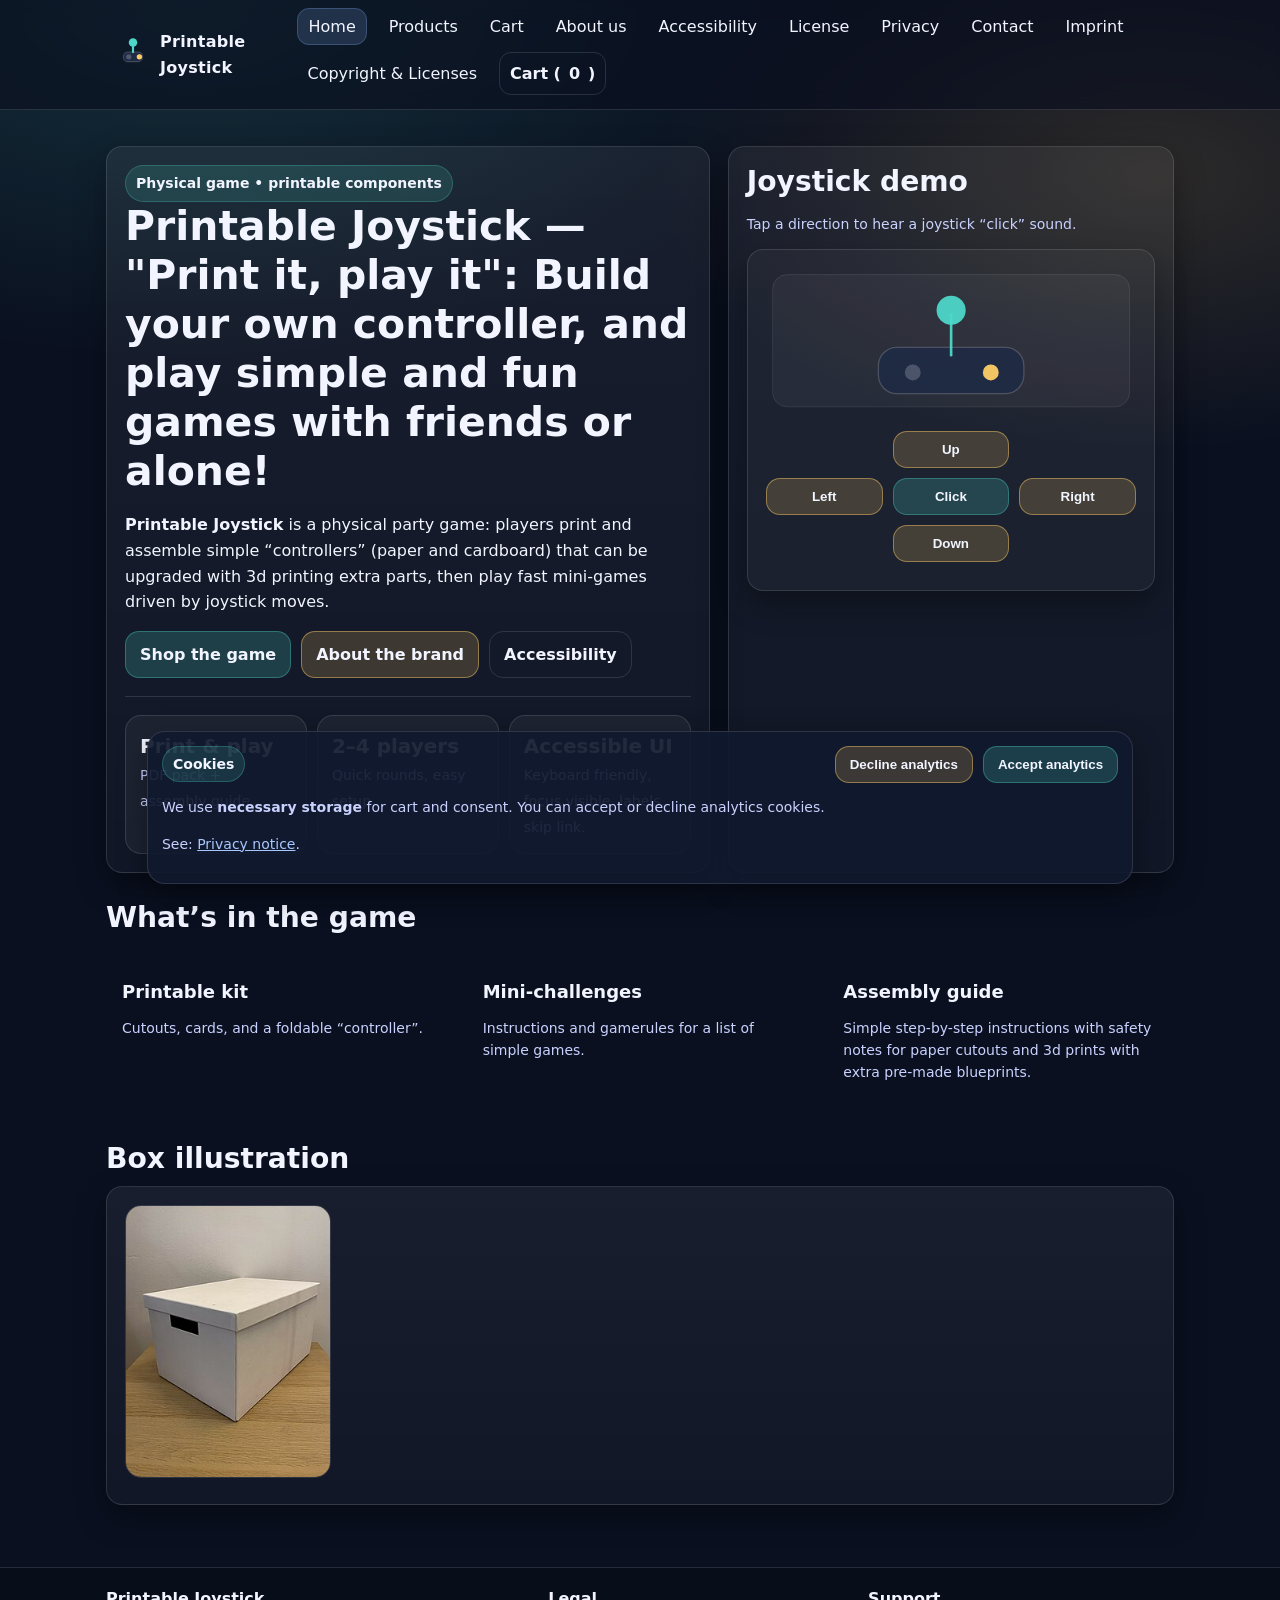
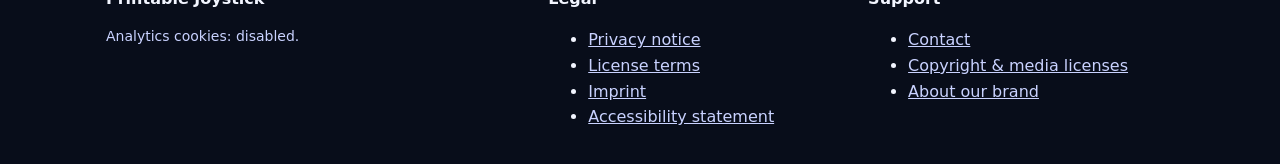
==== index.html @ 1a07fa9c "init" ====
<!doctype html>
<html lang="en">
<head>
  <meta charset="utf-8"/>
  <meta name="viewport" content="width=device-width, initial-scale=1"/>
  <meta name="description" content="Printable Joystick."/>
  <title>Home | Printable Joystick</title>
  <link rel="icon" href="assets/shape_mark.svg" type="image/svg+xml">
  <link rel="stylesheet" href="css/main.css"/>
</head>
<body>
  <a class="skip-link" href="#main">Skip to main content</a>

  <header>
    <nav class="nav" aria-label="Primary">
      <a class="brand" href="index.html">
        <span aria-hidden="true"><svg xmlns="http://www.w3.org/2000/svg" viewBox="0 0 64 64" role="img" aria-label="Printable Joystick logo">
  <rect x="14" y="34" width="36" height="18" rx="8" fill="#1f2a44" />
  <rect x="14" y="34" width="36" height="18" rx="8" fill="none" stroke="rgba(255,255,255,.18)" stroke-width="2"/>
  <rect x="30" y="18" width="4" height="18" rx="2" fill="#4dd7c8"/>
  <circle cx="32" cy="16" r="8" fill="#4dd7c8"/>
  <circle cx="44" cy="43" r="5" fill="#ffcc66"/>
  <circle cx="24" cy="43" r="5" fill="rgba(255,255,255,.22)"/>
</svg></span>
        <span>Printable Joystick</span>
      </a>
      <ul>
        <li><a href="index.html" aria-current="page">Home</a></li>
        <li><a href="products.html">Products</a></li>
        <li><a href="cart.html">Cart</a></li>
        <li><a href="about.html">About us</a></li>
        <li><a href="accessibility.html">Accessibility</a></li>
        <li><a href="license.html">License</a></li>
        <li><a href="privacy.html">Privacy</a></li>
        <li><a href="contact.html">Contact</a></li>
        <li><a href="imprint.html">Imprint</a></li>
        <li><a href="copyright.html">Copyright & Licenses</a></li>
        <li><a class="btn ghost" href="cart.html" aria-label="Open cart">Cart (<span id="cartCount">0</span>)</a></li>
      </ul>
    </nav>
  </header>

  <main id="main" class="container">
    <div id="liveRegion" class="visually-hidden" aria-live="polite"></div>
    
<section class="hero">
  <div class="card padded">
    <span class="badge">Physical game • printable components</span>
    <h1>Printable Joystick — "Print it, play it": Build your own controller, and play simple and fun games with friends or alone!</h1>
    <p>
      <strong>Printable Joystick</strong> is a physical party game: players print and assemble simple “controllers”
      (paper and cardboard) that can be upgraded with 3d printing extra parts, then play fast mini-games driven by joystick moves.
    </p>
    <div style="display:flex; gap:10px; flex-wrap:wrap; margin-top:12px">
      <a class="btn" href="products.html">Shop the game</a>
      <a class="btn secondary" href="about.html">About the brand</a>
      <a class="btn ghost" href="accessibility.html">Accessibility</a>
    </div>
    <hr/>
    <div class="kpi" role="list">
      <div class="k" role="listitem"><strong>Print & play</strong><span class="small">PDF pack + assembly guide.</span></div>
      <div class="k" role="listitem"><strong>2–4 players</strong><span class="small">Quick rounds, easy setup.</span></div>
      <div class="k" role="listitem"><strong>Accessible UI</strong><span class="small">Keyboard friendly, focus visible, labels, skip link.</span></div>
    </div>
  </div>

  <aside class="card padded" aria-label="Joystick demo">
    <h2 style="margin-top:0">Joystick demo</h2>
    <p class="small">Tap a direction to hear a joystick “click” sound.</p>

    <div class="card padded" style="background:rgba(255,255,255,.03)">
      <svg xmlns="http://www.w3.org/2000/svg" viewBox="0 0 560 220" role="img" aria-label="Animated joystick illustration">
        <rect x="10" y="10" width="540" height="200" rx="22" fill="rgba(255,255,255,.04)" stroke="rgba(255,255,255,.14)"/>
        <g transform="translate(170,44)">
          <rect x="0" y="76" width="220" height="70" rx="28" fill="rgba(31,42,68,.92)" stroke="rgba(255,255,255,.18)" stroke-width="2"/>
          <rect x="108" y="24" width="4" height="66" rx="2" fill="rgba(77,215,200,.95)"/>
          <circle cx="110" cy="20" r="22" fill="rgba(77,215,200,.95)">
          </circle>
          <circle cx="52" cy="114" r="12" fill="rgba(255,255,255,.20)"/>
          <circle cx="170" cy="114" r="12" fill="rgba(255,204,102,.95)"/>
        </g>
      </svg>

      <div style="display:grid; grid-template-columns:1fr 1fr 1fr; gap:10px; margin-top:10px; align-items:center">
        <span></span>
        <button class="btn secondary" type="button" data-joy="up">Up</button>
        <span></span>
        <button class="btn secondary" type="button" data-joy="left">Left</button>
        <button class="btn" type="button" data-joy="click">Click</button>
        <button class="btn secondary" type="button" data-joy="right">Right</button>
        <span></span>
        <button class="btn secondary" type="button" data-joy="down">Down</button>
        <span></span>
      </div>
      <p class="small" id="joyNote" aria-live="polite" style="margin:10px 0 0"></p>
    </div>

    <script>
      document.addEventListener("DOMContentLoaded", () => {
        const note = document.getElementById("joyNote");
        document.querySelectorAll("[data-joy]").forEach(btn => {
          btn.addEventListener("click", () => {
            const kind = btn.getAttribute("data-joy") || "click";
            const ok = window.playJoystickSound ? window.playJoystickSound(kind === "click" ? "click" : "diagonal") : false;
            setTimeout(()=>note.textContent="", 1200);
          });
        });
      });
    </script>
  </aside>
</section>

<section>
  <h2>What’s in the game</h2>
  <div class="grid">
    <div class="product">
      <h3>Printable kit</h3>
      <p class="small">Cutouts, cards, and a foldable “controller”.</p>
    </div>
    <div class="product">
      <h3>Mini-challenges</h3>
      <p class="small">Instructions and gamerules for a list of simple games.</p>
    </div>
    <div class="product">
      <h3>Assembly guide</h3>
      <p class="small">Simple step-by-step instructions with safety notes for paper cutouts and 3d prints with extra pre-made blueprints.</p>
    </div>
  </div>
</section>

<section>
  <h2>Box illustration</h2>
  <div class="card padded">
    <img src="assets/At_Tenerife.jpg" alt="Illustration of the Printable Joystick game box" style="width:20%; height:auto; border-radius:16px; border:1px solid rgba(255,255,255,.12)"/>
  </div>
</section>

  </main>

  <footer>
    <div class="footer">
      <div>
        <strong>Printable Joystick</strong><br/>
        <p class="small" id="cookieStatus" aria-live="polite">Analytics cookies: disabled.</p>
      </div>
      <div>
        <strong>Legal</strong>
        <ul>
          <li><a href="privacy.html">Privacy notice</a></li>
          <li><a href="license.html">License terms</a></li>
          <li><a href="imprint.html">Imprint</a></li>
          <li><a href="accessibility.html">Accessibility statement</a></li>
        </ul>
      </div>
      <div>
        <strong>Support</strong>
        <ul>
          <li><a href="contact.html">Contact</a></li>
          <li><a href="copyright.html">Copyright & media licenses</a></li>
          <li><a href="about.html">About our brand</a></li>
        </ul>
      </div>
    </div>
  </footer>

  <dialog id="cookieBanner" class="cookie-banner" aria-labelledby="cookieTitle">
    <div>
      <div class="badge" id="cookieTitle">Cookies</div>
      <p class="small">
        We use <strong>necessary storage</strong> for cart and consent.
        You can accept or decline analytics cookies.
      </p>
      <p class="small">See: <a href="privacy.html">Privacy notice</a>.</p>
    </div>
    <div class="cookie-actions">
      <button class="btn secondary" type="button" data-consent="decline">Decline analytics</button>
      <button class="btn" type="button" data-consent="accept">Accept analytics</button>
    </div>
  </dialog>

  <script src="js/main.js" defer></script>
</body>
</html>
---- css/main.css ----
:root{
  --bg:#0a1020;
  --surface:#111a2e;
  --surface2:#172245;
  --text:#f2f5ff;
  --muted:#c9d2ff;
  --link:#a9c7ff;
  --accent:#ffcc66;
  --accent2:#4dd7c8;
  --warning:#fbbf24;
  --danger:#fb7185;
  --border:rgba(255,255,255,.12);
  --shadow:0 12px 30px rgba(0,0,0,.35);
  --radius:16px;
  --max:1100px;
  --font: ui-sans-serif, system-ui, -apple-system, Segoe UI, Roboto, Arial, "Noto Sans", "Liberation Sans", sans-serif;
}
*{box-sizing:border-box}
html{scroll-behavior:smooth}
body{
  margin:0;
  font-family:var(--font);
  color:var(--text);
  background: radial-gradient(1100px 600px at 15% 0%, rgba(77,215,200,.16), transparent 60%),
              radial-gradient(900px 500px at 90% 10%, rgba(255,204,102,.14), transparent 55%),
              var(--bg);
  line-height:1.6;
}
a{color:var(--link)}
a:focus{outline:none}
a:focus-visible, button:focus-visible, input:focus-visible, textarea:focus-visible, select:focus-visible{
  outline:3px solid var(--accent2);
  outline-offset:3px;
  border-radius:10px;
}
.skip-link{
  position:absolute;
  left:8px; top:8px;
  padding:10px 12px;
  background:var(--accent2);
  color:#03211f;
  border-radius:12px;
  transform:translateY(-150%);
  transition:transform .15s ease;
  z-index:1000;
}
.skip-link:focus{transform:translateY(0)}
header{
  position:sticky; top:0;
  backdrop-filter: blur(10px);
  background: rgba(10,16,32,.62);
  border-bottom:1px solid var(--border);
  z-index:999;
}
.nav{
  display:flex;
  gap:14px;
  justify-content:space-between;
  align-items:center;
  padding:14px 16px;
  max-width:var(--max);
  margin:0 auto;
}
.brand{
  display:flex;
  align-items:center;
  gap:10px;
  text-decoration:none;
  color:var(--text);
  font-weight:900;
  letter-spacing:.3px;
}
.brand svg{width:34px;height:34px}
.nav ul{
  list-style:none; margin:0; padding:0;
  display:flex; gap:12px; flex-wrap:wrap;
  align-items:center;
}
.nav a{
  text-decoration:none;
  color:var(--text);
  padding:8px 10px;
  border-radius:12px;
}
.nav a[aria-current="page"]{
  background:rgba(138,180,255,.16);
  border:1px solid rgba(138,180,255,.25);
}
.nav a:hover{background:rgba(255,255,255,.06)}
.container{max-width:var(--max); margin:0 auto; padding:22px 16px}
.hero{
  display:grid;
  grid-template-columns:1.15fr .85fr;
  gap:18px;
  align-items:stretch;
  margin-top:14px;
}
@media (max-width:900px){ .hero{grid-template-columns:1fr} }
.card{
  background:linear-gradient(180deg, rgba(255,255,255,.06), rgba(255,255,255,.03));
  border:1px solid var(--border);
  border-radius:var(--radius);
  box-shadow:var(--shadow);
}
.card.padded{padding:18px}
h1,h2,h3{line-height:1.2}
h1{font-size:clamp(28px, 3.2vw, 44px); margin:0 0 10px}
h2{font-size:clamp(22px, 2.2vw, 30px); margin:28px 0 10px}
h3{font-size:18px; margin:20px 0 8px}
.badge{
  display:inline-flex; align-items:center; gap:8px;
  padding:6px 10px;
  border-radius:999px;
  background:rgba(77,215,200,.14);
  border:1px solid rgba(77,215,200,.26);
  color:var(--text);
  font-weight:800;
  font-size:14px;
}
.kpi{
  display:grid; grid-template-columns:repeat(3,1fr); gap:10px;
}
@media (max-width:700px){ .kpi{grid-template-columns:1fr} }
.kpi .k{
  padding:14px;
  border-radius:16px;
  background:rgba(255,255,255,.05);
  border:1px solid var(--border);
}
.k strong{display:block; font-size:20px}
.btn{
  display:inline-flex; align-items:center; justify-content:center; gap:8px;
  padding:10px 14px;
  border-radius:14px;
  border:1px solid rgba(77,215,200,.35);
  background:rgba(77,215,200,.20);
  color:var(--text);
  font-weight:900;
  cursor:pointer;
  text-decoration:none;
}
.btn.secondary{
  border-color:rgba(255,204,102,.45);
  background:rgba(255,204,102,.18);
}
.btn.ghost{
  border-color:var(--border);
  background:transparent;
}
.btn:hover{filter:brightness(1.07)}
.grid{
  display:grid;
  grid-template-columns:repeat(3, 1fr);
  gap:14px;
}
@media (max-width:900px){ .grid{grid-template-columns:1fr} }
.product{padding:16px}
.product .price{font-size:20px; font-weight:900}
.small{color:var(--muted); font-size:14px}
footer{
  margin-top:40px;
  border-top:1px solid var(--border);
  background: rgba(0,0,0,.20);
}
.footer{
  max-width:var(--max);
  margin:0 auto;
  padding:18px 16px;
  display:grid;
  grid-template-columns:1.4fr 1fr 1fr;
  gap:14px;
}
@media (max-width:900px){ .footer{grid-template-columns:1fr} }
.footer a{color:var(--muted)}
hr{border:0; border-top:1px solid var(--border); margin:18px 0}
form{display:grid; gap:12px}
label{font-weight:800}
input, textarea, select{
  width:100%;
  padding:10px 12px;
  border-radius:14px;
  border:1px solid var(--border);
  background:rgba(255,255,255,.04);
  color:var(--text);
}
textarea{min-height:120px; resize:vertical}
fieldset{
  border:1px solid var(--border);
  border-radius:var(--radius);
  padding:12px;
}
legend{padding:0 8px}
.notice{
  border-left:5px solid var(--warning);
  background:rgba(251,191,36,.12);
  padding:12px 14px;
  border-radius:12px;
}
.danger{
  border-left:5px solid var(--danger);
  background:rgba(251,113,133,.10);
  padding:12px 14px;
  border-radius:12px;
}
.table{
  width:100%;
  border-collapse:collapse;
  overflow:hidden;
  border-radius:16px;
  border:1px solid var(--border);
}
.table th, .table td{
  padding:10px 10px;
  border-bottom:1px solid var(--border);
  text-align:left;
  vertical-align:top;
}
.table th{background:rgba(255,255,255,.05)}
.table tr:last-child td{border-bottom:none}
.cookie-banner{
  position:fixed;
  left:16px; right:16px; bottom:16px;
  max-width:var(--max);
  margin:0 auto;
  display:none;
  gap:10px;
  align-items:start;
  padding:14px;
  border-radius:18px;
  border:1px solid var(--border);
  background:rgba(17,26,46,.92);
  box-shadow:var(--shadow);
}
.cookie-banner[open]{display:flex}
.cookie-actions{display:flex; flex-wrap:wrap; gap:10px; justify-content:flex-end}
.visually-hidden{
  position:absolute !important;
  height:1px; width:1px;
  overflow:hidden;
  clip:rect(1px, 1px, 1px, 1px);
  white-space:nowrap;
}
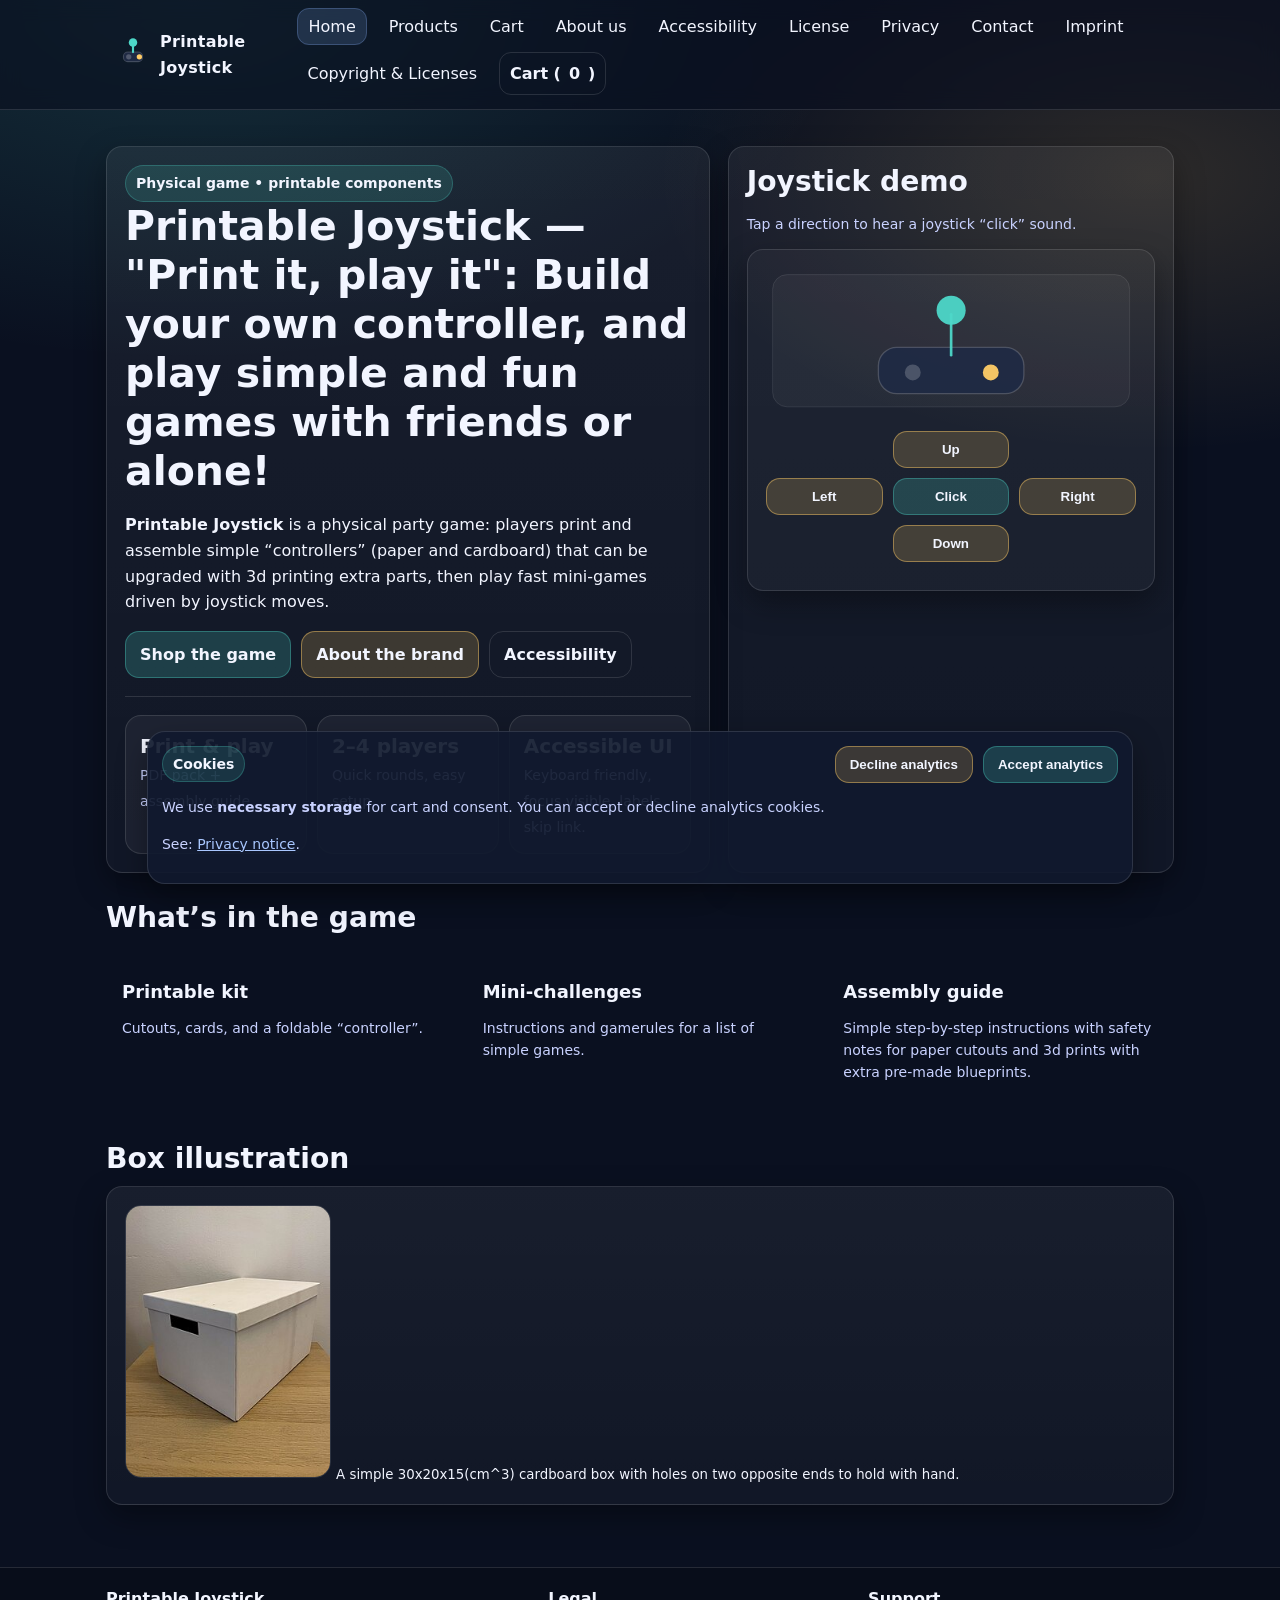
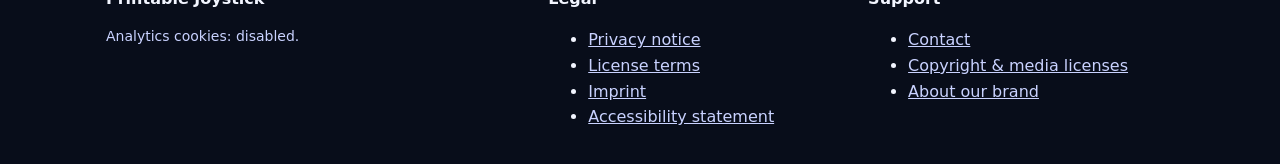
==== commit 9e7394f1: "small print for box picture" ====
--- a/index.html
+++ b/index.html
@@ -132,6 +132,9 @@
   <h2>Box illustration</h2>
   <div class="card padded">
     <img src="assets/At_Tenerife.jpg" alt="Illustration of the Printable Joystick game box" style="width:20%; height:auto; border-radius:16px; border:1px solid rgba(255,255,255,.12)"/>
+  <small>
+    A simple 30x20x15(cm^3) cardboard box with holes on two opposite ends to hold with hand.
+  </small>
   </div>
 </section>
 
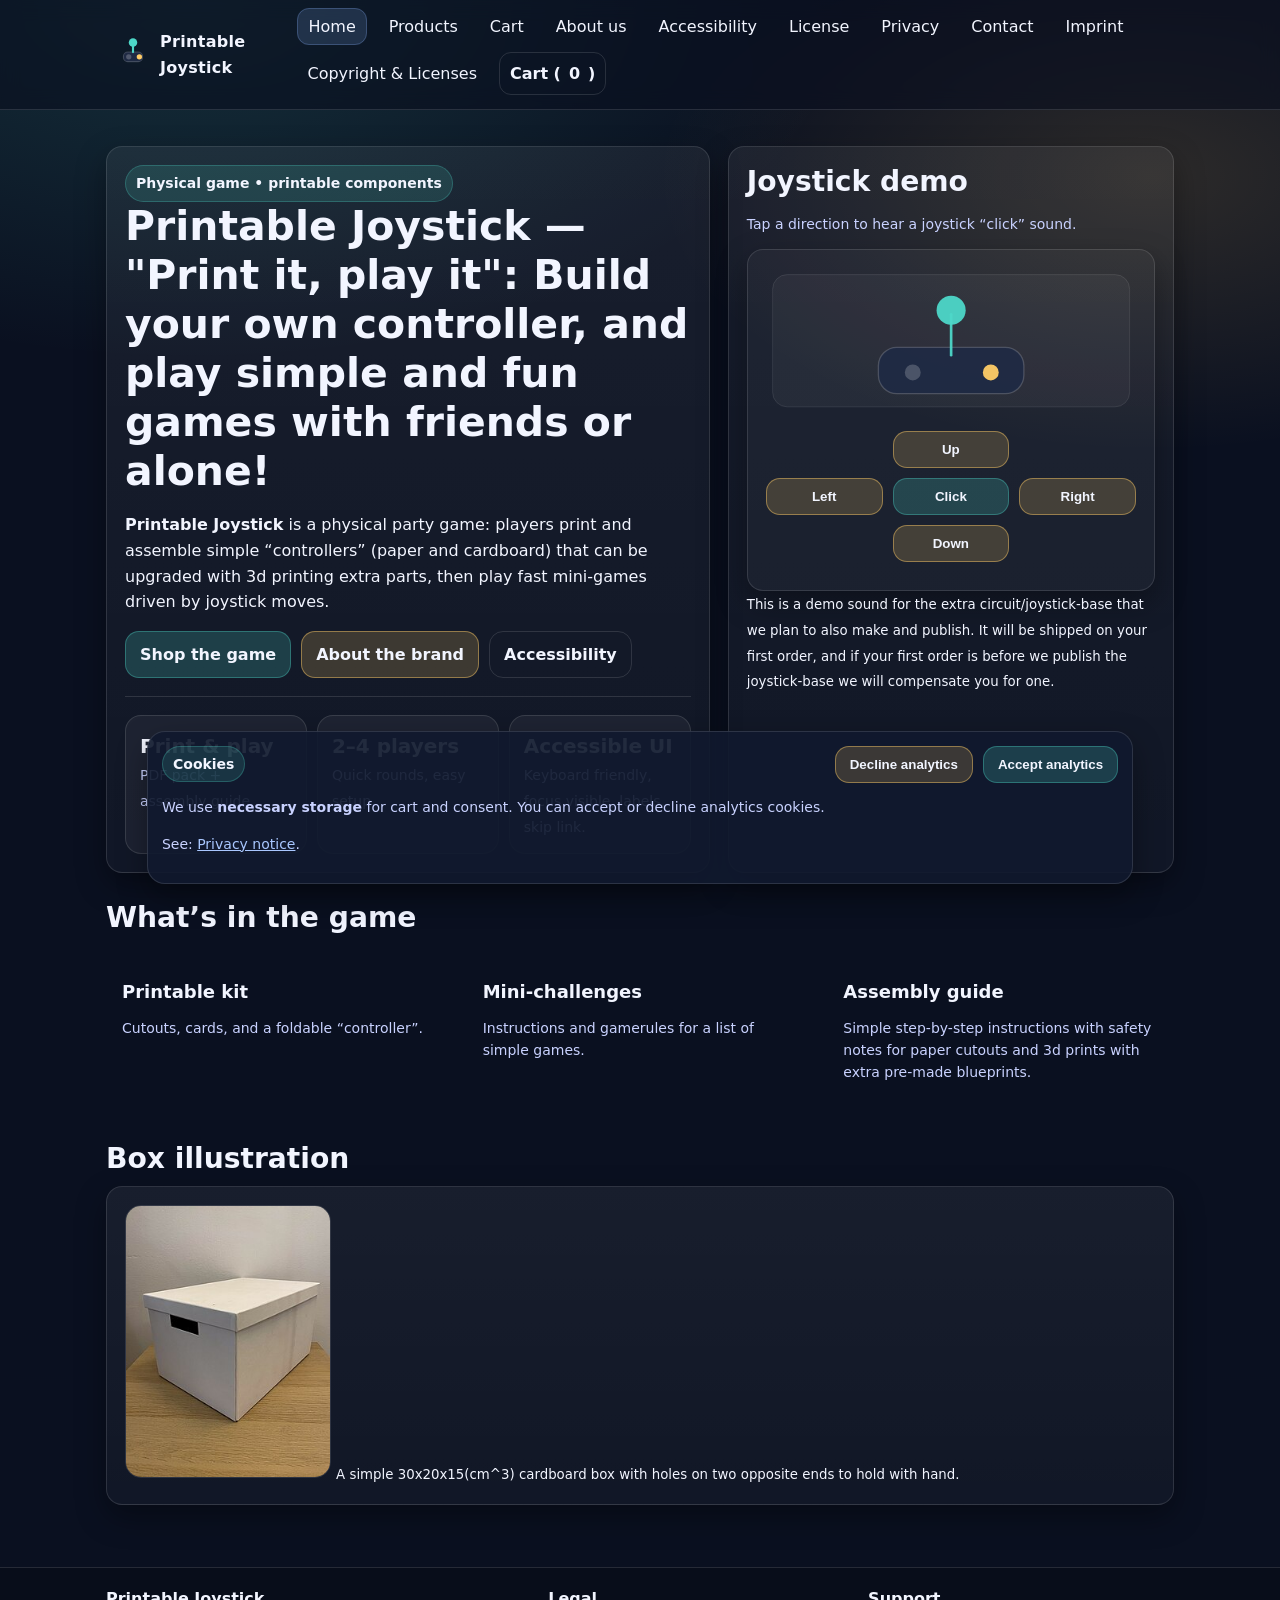
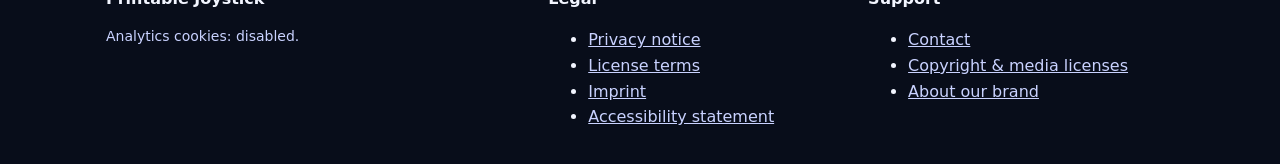
==== commit 4bb44ab3: "small print for joystick sound" ====
--- a/index.html
+++ b/index.html
@@ -94,6 +94,11 @@
       </div>
       <p class="small" id="joyNote" aria-live="polite" style="margin:10px 0 0"></p>
     </div>
+    <small>
+      This is a demo sound for the extra circuit/joystick-base that we plan to also make and publish.
+      It will be shipped on your first order, and if your first order is before we publish the joystick-base
+      we will compensate you for one.
+    </small>
 
     <script>
       document.addEventListener("DOMContentLoaded", () => {
